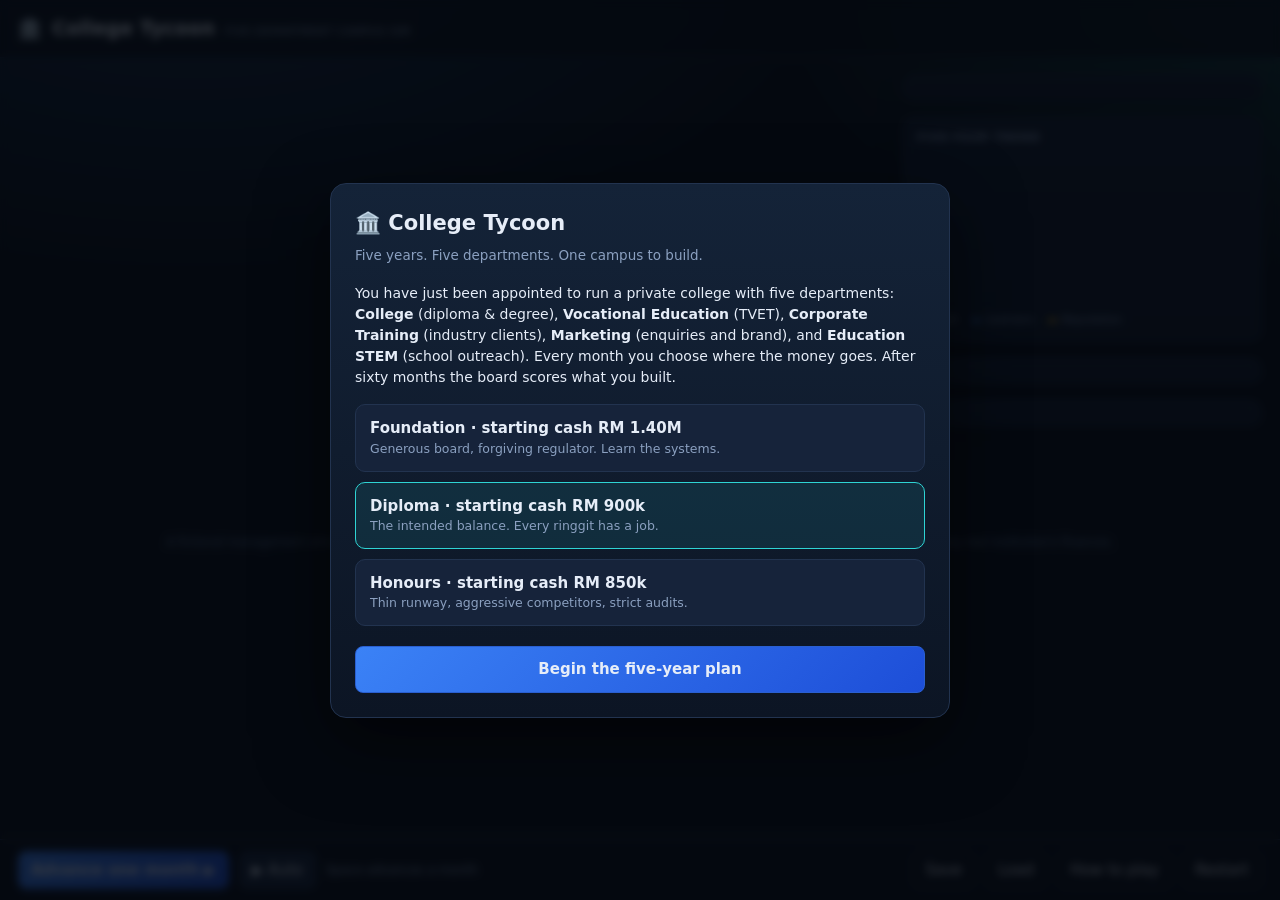
==== college-tycoon/index.html @ cb32c510 "Add College Tycoon, a five-department college management game A self-contained browser game under co" ====
<!DOCTYPE html>
<html lang="en">
<head>
<meta charset="utf-8">
<meta name="viewport" content="width=device-width, initial-scale=1">
<title>College Tycoon</title>
<meta name="description" content="Run a five-department private college: corporate training, academics, marketing, STEM outreach and vocational education.">
<link rel="icon" href="data:image/svg+xml,<svg xmlns='http://www.w3.org/2000/svg' viewBox='0 0 32 32'><text y='26' font-size='26'>🏛️</text></svg>">
<link rel="stylesheet" href="css/game.css">
</head>
<body>

<div id="app">

  <header class="topbar">
    <div class="brand">🏛️ <span>College Tycoon</span><small>five-department campus sim</small></div>
    <div class="stats" id="stats"></div>
  </header>

  <main>
    <section class="depts" id="depts"></section>

    <aside class="side">
      <div class="panel" id="reportPanel"></div>
      <div class="panel">
        <h4>Five-year trend</h4>
        <canvas id="chart"></canvas>
        <div class="legend">
          <span><i style="background:#2fd4d4"></i>Cash</span>
          <span><i style="background:#3b82f6"></i>Learners</span>
          <span><i style="background:#fbbf24"></i>Reputation</span>
        </div>
      </div>
      <div class="panel" id="objPanel"></div>
      <div class="panel news" id="newsPanel"></div>
    </aside>
  </main>

  <p class="foot-note">
    A fictional management simulation. Department structure inspired by ViTrox College;
    not an official ViTrox product and not a model of any real institution's finances.
  </p>

  <footer class="controls">
    <button id="nextBtn" class="btn-primary">Advance one month ▶</button>
    <button id="autoBtn">▶ Auto</button>
    <span class="hint">Space advances a month</span>
    <span class="spacer"></span>
    <button id="saveBtn" class="btn-ghost">Save</button>
    <button id="loadBtn" class="btn-ghost">Load</button>
    <button id="helpBtn" class="btn-ghost">How to play</button>
    <button id="restartBtn" class="btn-ghost">Restart</button>
  </footer>

</div>

<!-- start screen -->
<div class="overlay" id="startOverlay">
  <div class="card">
    <h2>🏛️ College Tycoon</h2>
    <p class="sub">Five years. Five departments. One campus to build.</p>
    <p>
      You have just been appointed to run a private college with five departments:
      <b>College</b> (diploma &amp; degree), <b>Vocational Education</b> (TVET),
      <b>Corporate Training</b> (industry clients), <b>Marketing</b> (enquiries and brand),
      and <b>Education STEM</b> (school outreach). Every month you choose where the money goes.
      After sixty months the board scores what you built.
    </p>
    <div class="diffs" id="diffList"></div>
    <button id="newGameBtn" class="btn-primary" style="width:100%;padding:11px">Begin the five-year plan</button>
    <button id="continueBtn" class="btn-ghost" style="width:100%;margin-top:9px;padding:10px" hidden>Continue saved game</button>
  </div>
</div>

<!-- event modal -->
<div class="overlay" id="eventOverlay" hidden>
  <div class="card" id="eventBody"></div>
</div>

<!-- end-of-game modal -->
<div class="overlay" id="endOverlay" hidden>
  <div class="card" id="endBody"></div>
</div>

<!-- help modal -->
<div class="overlay" id="helpOverlay" hidden>
  <div class="card">
    <h2>How to play</h2>
    <p class="sub">Everything compounds. Nothing is free.</p>
    <ul class="rules">
      <li><b>Marketing</b> generates enquiries; <b>reputation</b> and <b>conversion</b> turn them into
          enrolments. Enrolments are capped by seats, so expand before you advertise.</li>
      <li><b>College</b> and <b>Vocational</b> departments carry the recurring fee income.
          Their quality depends on the learner-to-staff ratio — grow enrolment without hiring
          and quality, reputation and retention all slide.</li>
      <li><b>Corporate Training</b> converts industry partners into high-margin programmes.
          You can only deliver as many programmes as your trainers can staff.</li>
      <li><b>Education STEM</b> earns little directly, but feeds the applicant pipeline and
          builds the community goodwill that lifts reputation.</li>
      <li><b>Compliance</b> decays every month. Let it fall and the regulator will find you.</li>
      <li><b>Funding modes</b> (Lean → Max) trade cash for output and staff morale.
          Lean is a real option when the runway is short — just not for long.</li>
      <li>The board reviews you every 12 months and may release a development grant.</li>
      <li>You lose if cash falls below −RM 300,000 or reputation collapses.</li>
    </ul>
    <button id="helpCloseBtn" class="btn-primary" style="width:100%;margin-top:14px;padding:10px">Back to campus</button>
  </div>
</div>

<div id="toast"></div>

<script src="js/util.js"></script>
<script src="js/data.js"></script>
<script src="js/engine.js"></script>
<script src="js/ui.js"></script>
<script src="js/main.js"></script>
</body>
</html>
---- college-tycoon/css/game.css ----
/* ============================================================
   College Tycoon — styling
   ============================================================ */

:root {
  --bg: #080d16;
  --bg-2: #0d1524;
  --panel: #111c2e;
  --panel-2: #16233a;
  --line: #22334f;
  --line-soft: #1a2740;
  --text: #e6edf8;
  --muted: #8ba0c0;
  --dim: #5f7a9e;
  --accent: #2fd4d4;
  --accent-2: #3b82f6;
  --good: #34d399;
  --bad: #f87171;
  --warn: #fbbf24;
  --radius: 12px;
  --shadow: 0 6px 24px rgba(0, 0, 0, .35);
}

* { box-sizing: border-box; }

html, body {
  margin: 0;
  padding: 0;
  height: 100%;
}

body {
  background:
    radial-gradient(1100px 600px at 15% -10%, #14304d 0%, transparent 60%),
    radial-gradient(900px 500px at 100% 0%, #113a3a 0%, transparent 55%),
    var(--bg);
  color: var(--text);
  font: 15px/1.5 "Segoe UI", Roboto, "Helvetica Neue", system-ui, sans-serif;
  -webkit-font-smoothing: antialiased;
}

button {
  font: inherit;
  color: inherit;
  cursor: pointer;
  border: 1px solid var(--line);
  background: var(--panel-2);
  border-radius: 8px;
  padding: 7px 12px;
  transition: background .15s, border-color .15s, transform .05s;
}
button:hover:not(:disabled) { background: #1e2f4c; border-color: #33507c; }
button:active:not(:disabled) { transform: translateY(1px); }
button:disabled { opacity: .38; cursor: not-allowed; }

.btn-primary {
  background: linear-gradient(135deg, var(--accent-2), #1d4ed8);
  border-color: #2a5fd0;
  font-weight: 650;
}
.btn-primary:hover:not(:disabled) { background: linear-gradient(135deg, #4c92ff, #2563eb); }
.btn-accent {
  background: linear-gradient(135deg, #1fb8b8, #0e8a8a);
  border-color: #1aa5a5;
  font-weight: 650;
  color: #04201f;
}
.btn-ghost { background: transparent; }

/* ---------- layout ---------- */

#app {
  display: flex;
  flex-direction: column;
  min-height: 100vh;
  max-width: 1500px;
  margin: 0 auto;
}

.topbar {
  display: flex;
  align-items: center;
  gap: 20px;
  flex-wrap: wrap;
  padding: 14px 18px;
  border-bottom: 1px solid var(--line-soft);
  background: rgba(8, 13, 22, .8);
  backdrop-filter: blur(8px);
  position: sticky;
  top: 0;
  z-index: 20;
}

.brand {
  display: flex;
  align-items: baseline;
  gap: 10px;
  font-size: 19px;
  font-weight: 700;
  letter-spacing: .2px;
  white-space: nowrap;
}
.brand small {
  font-size: 11px;
  font-weight: 500;
  color: var(--muted);
  letter-spacing: .4px;
  text-transform: uppercase;
}

.stats {
  display: flex;
  gap: 8px;
  flex-wrap: wrap;
  margin-left: auto;
}

.stat {
  min-width: 96px;
  padding: 6px 11px;
  border: 1px solid var(--line-soft);
  border-radius: 10px;
  background: var(--panel);
}
.stat .k {
  font-size: 10px;
  letter-spacing: .7px;
  text-transform: uppercase;
  color: var(--muted);
}
.stat .v { font-size: 16px; font-weight: 700; font-variant-numeric: tabular-nums; }
.stat .v.good { color: var(--good); }
.stat .v.bad { color: var(--bad); }
.stat .v.warn { color: var(--warn); }

main {
  display: grid;
  grid-template-columns: minmax(0, 1fr) 360px;
  gap: 16px;
  padding: 16px 18px 96px;
  align-items: start;
}

/* ---------- department cards ---------- */

.depts {
  display: grid;
  grid-template-columns: repeat(auto-fill, minmax(340px, 1fr));
  gap: 14px;
}

.dept {
  border: 1px solid var(--line-soft);
  border-radius: var(--radius);
  background: linear-gradient(180deg, var(--panel), #0e1828);
  box-shadow: var(--shadow);
  overflow: hidden;
  display: flex;
  flex-direction: column;
}

.dept-head {
  display: flex;
  align-items: flex-start;
  gap: 11px;
  padding: 13px 14px 11px;
  border-bottom: 1px solid var(--line-soft);
}
.dept-icon { font-size: 24px; line-height: 1; }
.dept-title { flex: 1; min-width: 0; }
.dept-title h3 { margin: 0; font-size: 15px; font-weight: 700; }
.dept-title p { margin: 3px 0 0; font-size: 12px; color: var(--muted); }

.level-badge {
  font-size: 11px;
  font-weight: 700;
  letter-spacing: .5px;
  padding: 3px 8px;
  border-radius: 999px;
  background: rgba(47, 212, 212, .12);
  border: 1px solid rgba(47, 212, 212, .35);
  color: var(--accent);
  white-space: nowrap;
}

.dept-metrics {
  display: grid;
  grid-template-columns: repeat(2, 1fr);
  gap: 1px;
  background: var(--line-soft);
  border-bottom: 1px solid var(--line-soft);
}
.metric { background: #0e1828; padding: 8px 12px; }
.metric .k { font-size: 10px; text-transform: uppercase; letter-spacing: .6px; color: var(--muted); }
.metric .v { font-size: 14px; font-weight: 650; font-variant-numeric: tabular-nums; }

.dept-body { padding: 11px 14px 13px; display: flex; flex-direction: column; gap: 10px; }

.row { display: flex; align-items: center; gap: 8px; flex-wrap: wrap; }
.row .label {
  font-size: 11px;
  text-transform: uppercase;
  letter-spacing: .6px;
  color: var(--muted);
  min-width: 62px;
}

.seg { display: flex; border: 1px solid var(--line); border-radius: 8px; overflow: hidden; }
.seg button {
  border: 0;
  border-radius: 0;
  padding: 5px 10px;
  font-size: 12px;
  background: transparent;
}
.seg button + button { border-left: 1px solid var(--line); }
.seg button.on { background: rgba(59, 130, 246, .28); color: #cfe3ff; font-weight: 650; }

.mini { padding: 5px 10px; font-size: 12.5px; }

details.facilities { border-top: 1px solid var(--line-soft); padding-top: 9px; }
details.facilities > summary {
  cursor: pointer;
  font-size: 12px;
  letter-spacing: .5px;
  text-transform: uppercase;
  color: var(--muted);
  list-style: none;
  user-select: none;
}
details.facilities > summary::-webkit-details-marker { display: none; }
details.facilities > summary::before { content: "▸ "; }
details[open].facilities > summary::before { content: "▾ "; }

.fac {
  display: flex;
  align-items: flex-start;
  gap: 9px;
  padding: 8px 0;
  border-bottom: 1px dashed var(--line-soft);
}
.fac:last-child { border-bottom: 0; }
.fac .info { flex: 1; min-width: 0; }
.fac .n { font-size: 13px; font-weight: 620; }
.fac .d { font-size: 11.5px; color: var(--muted); }
.fac.owned .n::after { content: " ✓"; color: var(--good); }
.fac.owned { opacity: .6; }

/* ---------- sidebar ---------- */

.side { display: flex; flex-direction: column; gap: 14px; position: sticky; top: 78px; }

.panel {
  border: 1px solid var(--line-soft);
  border-radius: var(--radius);
  background: linear-gradient(180deg, var(--panel), #0e1828);
  box-shadow: var(--shadow);
  padding: 13px 14px;
}
.panel h4 {
  margin: 0 0 10px;
  font-size: 11px;
  letter-spacing: 1px;
  text-transform: uppercase;
  color: var(--muted);
}

.pl { display: flex; justify-content: space-between; font-size: 13px; padding: 3px 0; }
.pl span:last-child { font-variant-numeric: tabular-nums; }
.pl.total {
  border-top: 1px solid var(--line);
  margin-top: 6px;
  padding-top: 7px;
  font-weight: 700;
}
.pl .pos { color: var(--good); }
.pl .neg { color: var(--bad); }

.obj { margin-bottom: 9px; }
.obj .t { display: flex; justify-content: space-between; font-size: 12.5px; margin-bottom: 4px; }
.obj .t .n { color: var(--muted); }
.bar { height: 6px; border-radius: 999px; background: #16233a; overflow: hidden; }
.bar > i { display: block; height: 100%; background: linear-gradient(90deg, var(--accent-2), var(--accent)); }
.obj.done .bar > i { background: linear-gradient(90deg, #10b981, #34d399); }

.news { max-height: 340px; overflow-y: auto; }
.news-item { padding: 7px 0; border-bottom: 1px solid var(--line-soft); font-size: 12.5px; }
.news-item:last-child { border-bottom: 0; }
.news-item .when { font-size: 10px; letter-spacing: .6px; text-transform: uppercase; color: var(--dim); }
.news-item.good { border-left: 2px solid var(--good); padding-left: 9px; }
.news-item.bad { border-left: 2px solid var(--bad); padding-left: 9px; }
.news-item.event { border-left: 2px solid var(--warn); padding-left: 9px; }
.news-item.info { border-left: 2px solid var(--line); padding-left: 9px; }

canvas { width: 100%; height: 150px; display: block; }

/* ---------- footer controls ---------- */

.controls {
  position: fixed;
  bottom: 0;
  left: 0;
  right: 0;
  z-index: 25;
  display: flex;
  align-items: center;
  gap: 10px;
  flex-wrap: wrap;
  padding: 11px 18px;
  border-top: 1px solid var(--line);
  background: rgba(8, 13, 22, .92);
  backdrop-filter: blur(10px);
}
.controls .spacer { flex: 1; }
.controls .hint { font-size: 12px; color: var(--muted); }

/* ---------- overlays ---------- */

.overlay {
  position: fixed;
  inset: 0;
  z-index: 60;
  display: flex;
  align-items: center;
  justify-content: center;
  padding: 20px;
  background: rgba(4, 8, 15, .78);
  backdrop-filter: blur(4px);
}
.overlay[hidden] { display: none; }

.card {
  width: min(620px, 100%);
  max-height: 90vh;
  overflow-y: auto;
  border: 1px solid var(--line);
  border-radius: 16px;
  background: linear-gradient(180deg, #142338, #0c1524);
  box-shadow: 0 24px 70px rgba(0, 0, 0, .6);
  padding: 24px;
}
.card h2 { margin: 0 0 6px; font-size: 21px; }
.card .sub { color: var(--muted); font-size: 13.5px; margin: 0 0 18px; }
.card p { font-size: 14px; }

.choice {
  display: block;
  width: 100%;
  text-align: left;
  margin-top: 9px;
  padding: 11px 13px;
  border-radius: 10px;
}
.choice .cl { font-weight: 650; font-size: 14px; }
.choice .cd { font-size: 12.5px; color: var(--muted); margin-top: 2px; }

.diffs { display: grid; gap: 10px; margin: 16px 0 20px; }
.diff { text-align: left; padding: 12px 14px; border-radius: 10px; }
.diff .dn { font-weight: 700; }
.diff .dd { font-size: 12.5px; color: var(--muted); }
.diff.on { border-color: var(--accent); background: rgba(47, 212, 212, .1); }

.legend { display: flex; gap: 14px; font-size: 11px; color: var(--muted); margin-top: 6px; }
.legend i { display: inline-block; width: 9px; height: 3px; border-radius: 2px; margin-right: 5px; vertical-align: middle; }

#toast {
  position: fixed;
  left: 50%;
  bottom: 74px;
  transform: translateX(-50%);
  z-index: 70;
  display: flex;
  flex-direction: column;
  gap: 7px;
  align-items: center;
  pointer-events: none;
}
.toast {
  padding: 9px 15px;
  border-radius: 999px;
  border: 1px solid var(--line);
  background: #1a2942;
  font-size: 13px;
  box-shadow: var(--shadow);
  animation: pop .25s ease-out;
}
.toast.bad { border-color: #7f2b2b; background: #351a1e; color: #ffd8d8; }
@keyframes pop { from { opacity: 0; transform: translateY(8px); } }

.rules { font-size: 13.5px; color: var(--muted); }
.rules li { margin-bottom: 6px; }
.rules b { color: var(--text); }

.foot-note {
  text-align: center;
  font-size: 11.5px;
  color: var(--dim);
  padding: 0 18px 8px;
}

/* ---------- responsive ---------- */

@media (max-width: 1080px) {
  main { grid-template-columns: minmax(0, 1fr); }
  .side { position: static; }
}
@media (max-width: 620px) {
  .controls { gap: 7px; padding: 9px 12px; }
  .controls .hint { display: none; }
  .controls button { padding: 7px 10px; font-size: 13px; }
  .stats { width: 100%; margin-left: 0; }
  .stat { flex: 1 1 88px; min-width: 0; }
  .depts { grid-template-columns: 1fr; }
  main { padding: 12px 12px 110px; }
  .topbar { padding: 12px; }
}
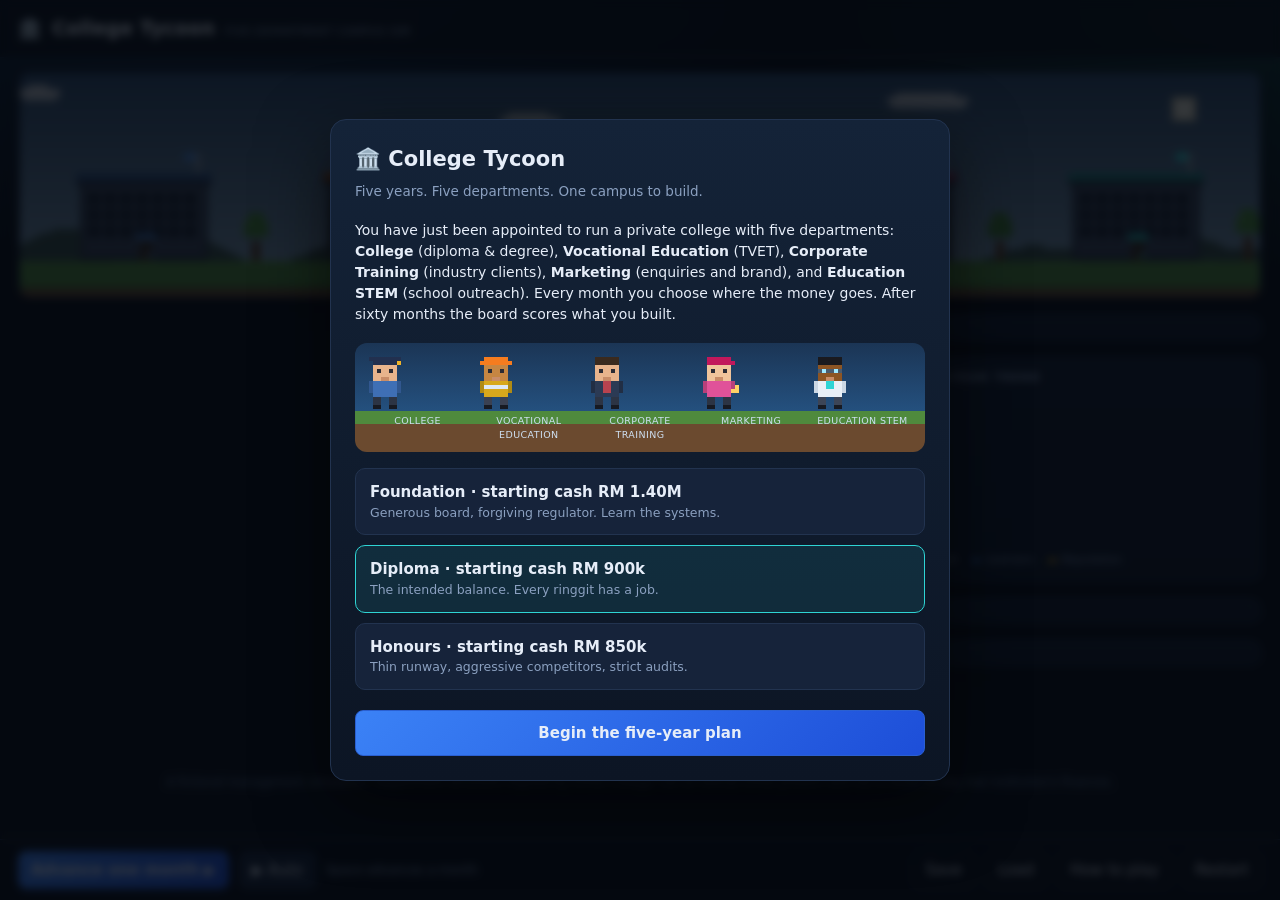
==== commit 021c2ee5: "Add pixel-art characters and an animated campus scene The dashboard had no face. This adds blocky, M" ====
--- a/college-tycoon/index.html
+++ b/college-tycoon/index.html
@@ -16,6 +16,8 @@
     <div class="brand">🏛️ <span>College Tycoon</span><small>five-department campus sim</small></div>
     <div class="stats" id="stats"></div>
   </header>
+
+  <div class="campus-frame"><canvas id="campus"></canvas></div>
 
   <main>
     <section class="depts" id="depts"></section>
@@ -66,6 +68,7 @@
       and <b>Education STEM</b> (school outreach). Every month you choose where the money goes.
       After sixty months the board scores what you built.
     </p>
+    <div class="lineup" id="lineup"></div>
     <div class="diffs" id="diffList"></div>
     <button id="newGameBtn" class="btn-primary" style="width:100%;padding:11px">Begin the five-year plan</button>
     <button id="continueBtn" class="btn-ghost" style="width:100%;margin-top:9px;padding:10px" hidden>Continue saved game</button>
@@ -110,8 +113,10 @@
 <div id="toast"></div>
 
 <script src="js/util.js"></script>
+<script src="js/sprites.js"></script>
 <script src="js/data.js"></script>
 <script src="js/engine.js"></script>
+<script src="js/campus.js"></script>
 <script src="js/ui.js"></script>
 <script src="js/main.js"></script>
 </body>
--- a/college-tycoon/css/game.css
+++ b/college-tycoon/css/game.css
@@ -133,6 +133,50 @@
 .stat .v.bad { color: var(--bad); }
 .stat .v.warn { color: var(--warn); }
 
+/* ---------- campus scene ---------- */
+
+.campus-frame {
+  margin: 14px 18px 0;
+  border: 1px solid var(--line-soft);
+  border-radius: var(--radius);
+  overflow: hidden;
+  background: #0e1828;
+  box-shadow: var(--shadow);
+  line-height: 0;
+}
+#campus {
+  display: block;
+  margin: 0 auto;
+  image-rendering: pixelated;
+}
+
+.dept-icon.avatar {
+  width: 30px;
+  height: 39px;
+  margin-top: -3px;
+  image-rendering: pixelated;
+}
+
+.lineup {
+  display: flex;
+  justify-content: space-between;
+  gap: 6px;
+  margin: 18px 0 4px;
+  padding: 14px 10px 10px;
+  border-radius: 12px;
+  background:
+    linear-gradient(180deg, #1b3555 0%, #24507e 62%, #4f8a3d 62%, #4f8a3d 74%, #6b4a2f 74%);
+}
+.lineup figure { margin: 0; flex: 1; text-align: center; }
+.lineup canvas { image-rendering: pixelated; }
+.lineup figcaption {
+  margin-top: 5px;
+  font-size: 9.5px;
+  letter-spacing: .4px;
+  text-transform: uppercase;
+  color: #cfe0f2;
+}
+
 main {
   display: grid;
   grid-template-columns: minmax(0, 1fr) 360px;
@@ -405,6 +449,9 @@
   .side { position: static; }
 }
 @media (max-width: 620px) {
+  .campus-frame { margin: 10px 12px 0; }
+  .lineup { padding: 10px 4px 8px; }
+  .lineup figcaption { font-size: 8.5px; }
   .controls { gap: 7px; padding: 9px 12px; }
   .controls .hint { display: none; }
   .controls button { padding: 7px 10px; font-size: 13px; }
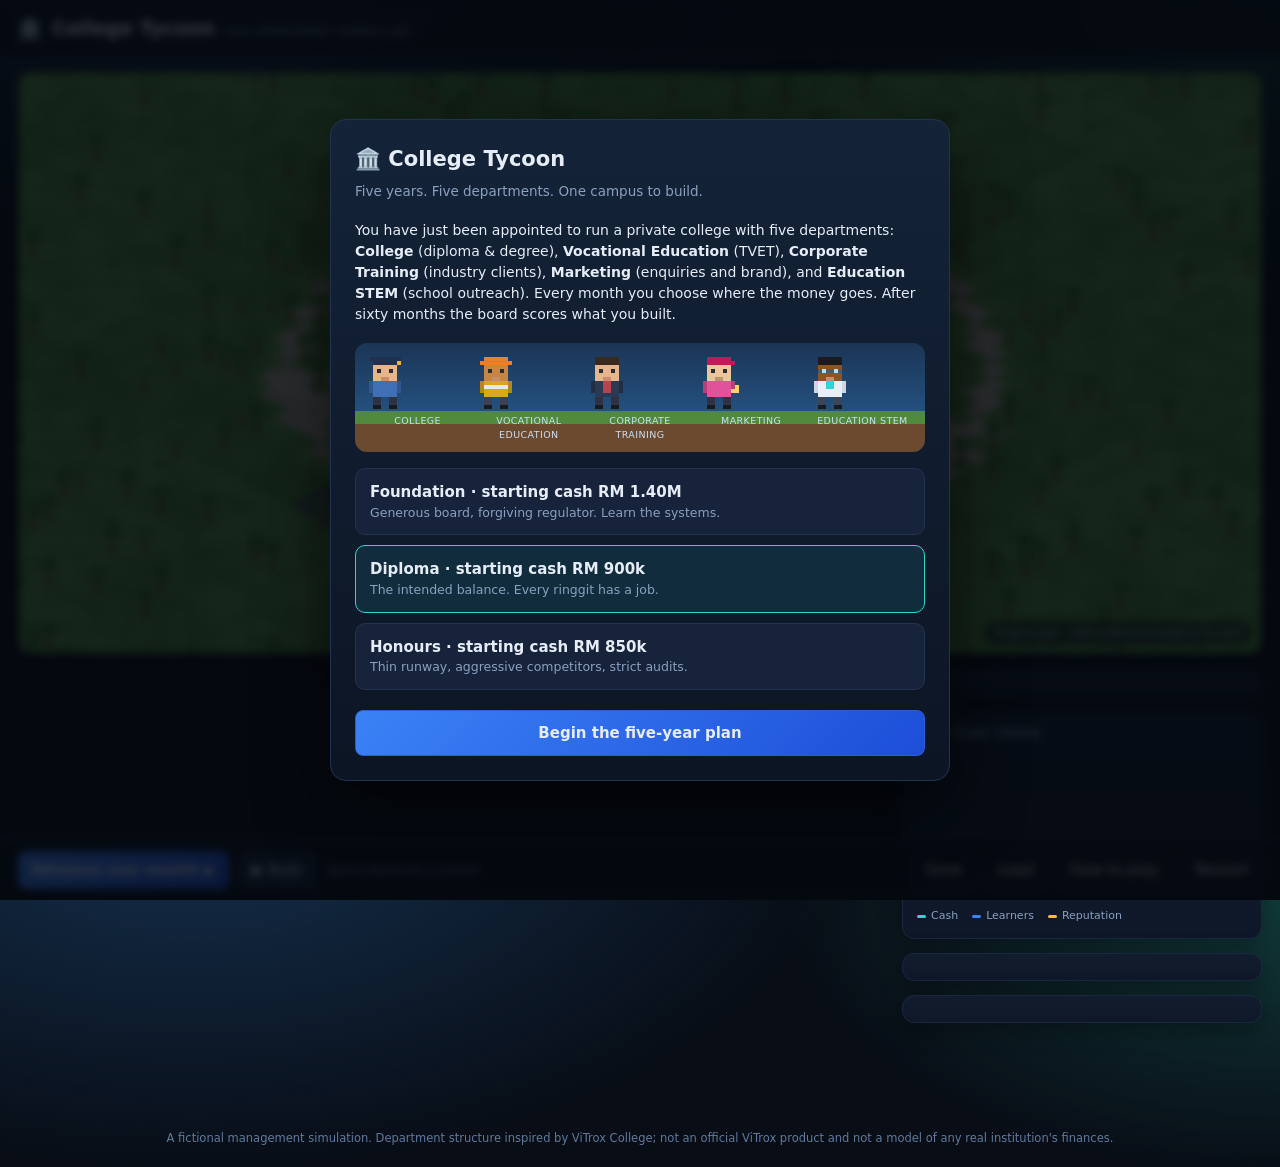
==== commit 5d90644b: "Rebuild the campus as an isometric map with placeable buildings Replaces the side-on banner with a R" ====
--- a/college-tycoon/index.html
+++ b/college-tycoon/index.html
@@ -17,7 +17,10 @@
     <div class="stats" id="stats"></div>
   </header>
 
-  <div class="campus-frame"><canvas id="campus"></canvas></div>
+  <div class="campus-frame">
+    <canvas id="campus"></canvas>
+    <div class="campus-hint">Drag to pan · click a block to jump to its card</div>
+  </div>
 
   <main>
     <section class="depts" id="depts"></section>
--- a/college-tycoon/css/game.css
+++ b/college-tycoon/css/game.css
@@ -136,6 +136,7 @@
 /* ---------- campus scene ---------- */
 
 .campus-frame {
+  position: relative;
   margin: 14px 18px 0;
   border: 1px solid var(--line-soft);
   border-radius: var(--radius);
@@ -146,8 +147,36 @@
 }
 #campus {
   display: block;
-  margin: 0 auto;
+  width: 100%;
+  cursor: grab;
+  touch-action: none;
   image-rendering: pixelated;
+}
+#campus:active { cursor: grabbing; }
+
+.campus-hint {
+  position: absolute;
+  right: 10px;
+  bottom: 8px;
+  padding: 3px 9px;
+  border-radius: 999px;
+  background: rgba(8, 13, 22, .62);
+  font-size: 11px;
+  line-height: 1.6;
+  color: #cfe0f2;
+  pointer-events: none;
+}
+
+/* Clicking a block on the map jumps to its card. */
+.dept.flash {
+  animation: deptFlash 1.2s ease-out;
+}
+@keyframes deptFlash {
+  0%, 100% { box-shadow: var(--shadow); }
+  25% { box-shadow: 0 0 0 2px var(--accent), var(--shadow); }
+}
+@media (prefers-reduced-motion: reduce) {
+  .dept.flash { animation: none; box-shadow: 0 0 0 2px var(--accent), var(--shadow); }
 }
 
 .dept-icon.avatar {
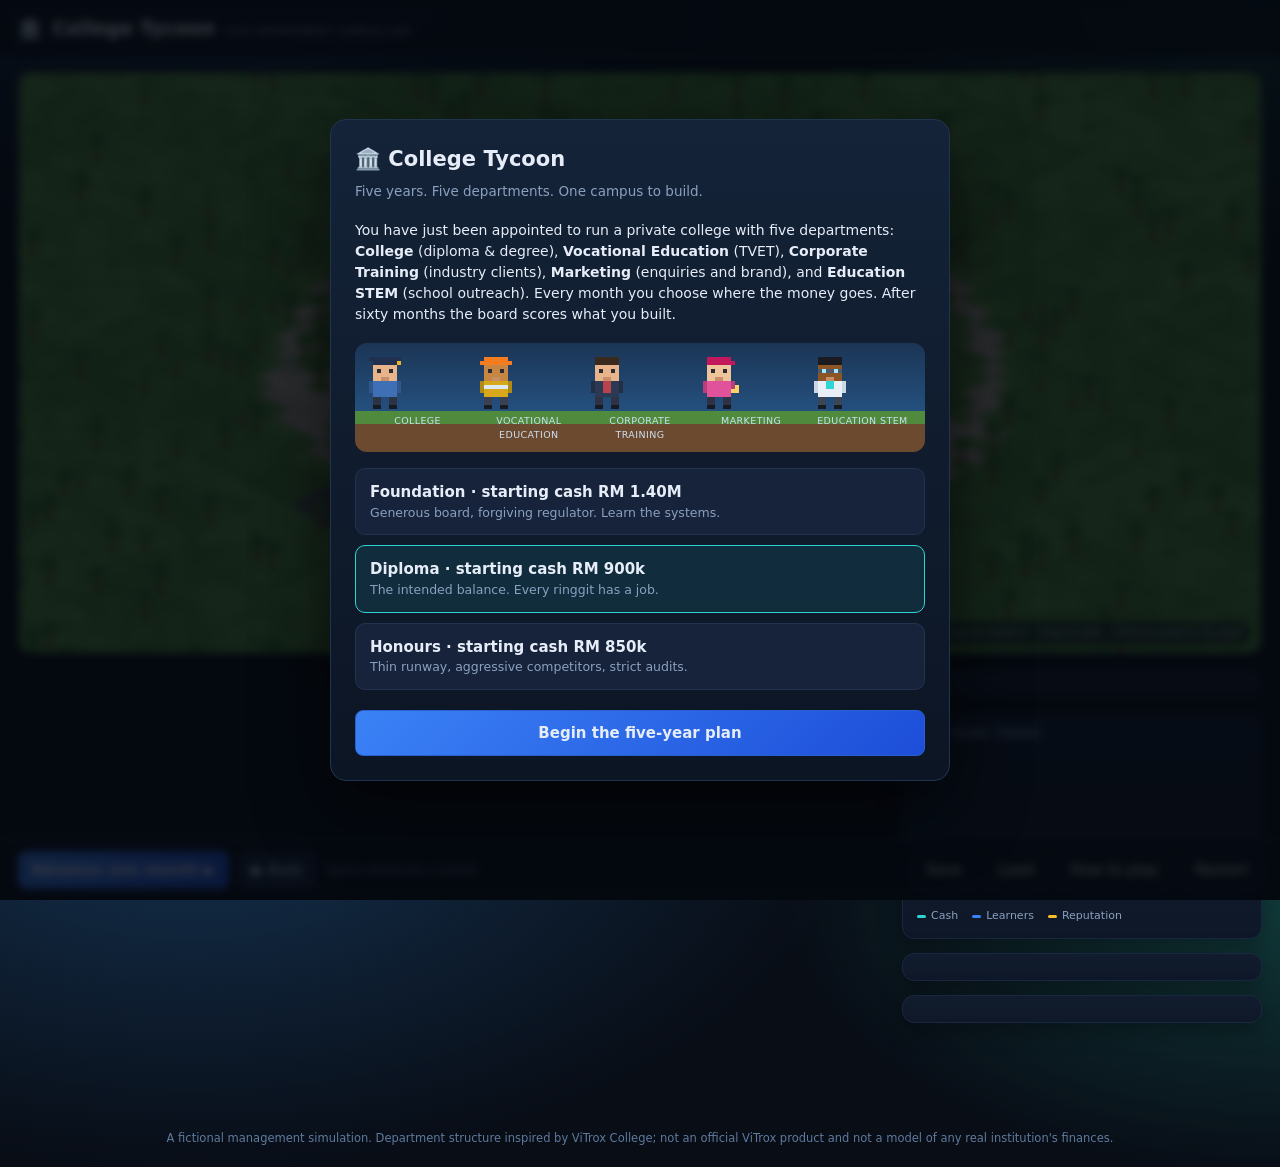
==== commit 8f0eaf01: "Name buildings on hover, and show facilities going up Thirty near-identical blocks with no labels wa" ====
--- a/college-tycoon/index.html
+++ b/college-tycoon/index.html
@@ -19,7 +19,8 @@
 
   <div class="campus-frame">
     <canvas id="campus"></canvas>
-    <div class="campus-hint">Drag to pan · click a block to jump to its card</div>
+    <div class="campus-tip" id="campusTip" hidden></div>
+    <div class="campus-hint">Hover a building to name it · drag to pan · click to jump to its card</div>
   </div>
 
   <main>
--- a/college-tycoon/css/game.css
+++ b/college-tycoon/css/game.css
@@ -154,6 +154,21 @@
 }
 #campus:active { cursor: grabbing; }
 
+.campus-tip {
+  position: absolute;
+  z-index: 2;
+  padding: 4px 9px;
+  border: 1px solid var(--line);
+  border-radius: 7px;
+  background: rgba(10, 17, 28, .93);
+  font-size: 12px;
+  line-height: 1.5;
+  white-space: nowrap;
+  color: var(--text);
+  pointer-events: none;
+}
+.campus-tip[hidden] { display: none; }
+
 .campus-hint {
   position: absolute;
   right: 10px;
